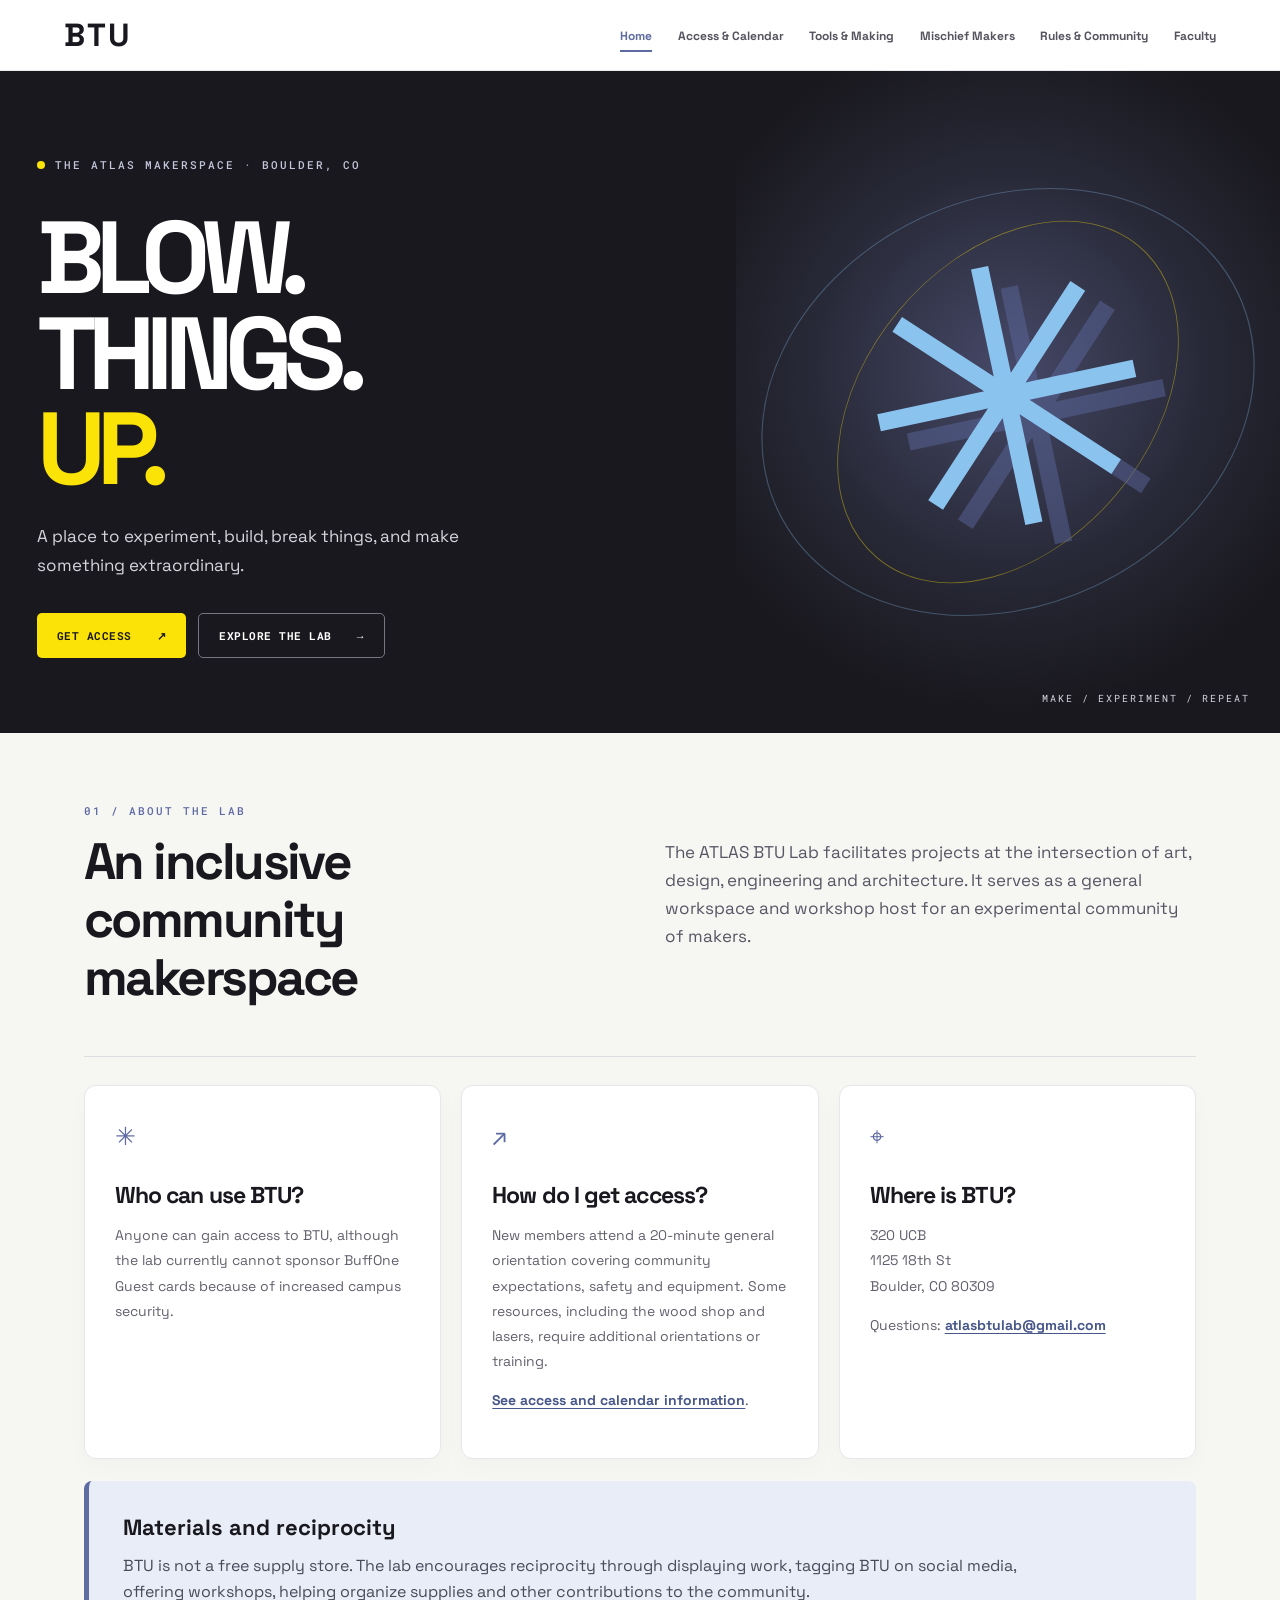
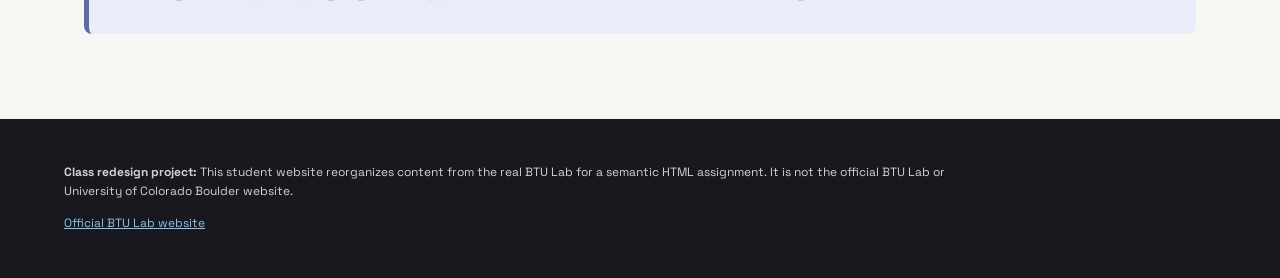
==== index.html @ eede28a7 "Added index.css and updated index.html" ====
<!doctype html>
<html lang="en">
<head>
    <meta charset="utf-8"><meta name="viewport" content="width=device-width, initial-scale=1"><meta name="description" content="Student redesign of the ATLAS BTU Lab website">
    <title>Home | BTU Lab Redesign</title>
    <link rel="preconnect" href="https://fonts.googleapis.com">
    <link rel="preconnect" href="https://fonts.gstatic.com" crossorigin>
    <link href="https://fonts.googleapis.com/css2?family=Space+Grotesk:wght@400;500;600;700&family=Roboto+Mono:wght@400;500&display=swap" rel="stylesheet">
    <link rel="stylesheet" href="index.css">
</head>

<body>
    <header>
        <p class="brand">BTU</p>
        <nav aria-label="Primary navigation">
            <ul>
                <li><a href="index.html" aria-current="page">Home</a></li>
                <li><a href="access.html">Access & Calendar</a></li>
                <li><a href="making.html">Tools & Making</a></li>
                <li><a href="people.html">Mischief Makers</a></li>
                <li><a href="community.html">Rules & Community</a></li>
                <li><a href="faculty.html">Faculty</a></li>
            
            </ul>
        </nav>
    </header>

<main>
    <div class="hero">
      <div class="hero-content">
        <p class="eyebrow"><span class="status-dot"></span> THE ATLAS MAKERSPACE · BOULDER, CO</p>
    <h1>BLOW.<br>THINGS.<br><em>UP.</em></h1>
        <p class="hero-description">A place to experiment, build, break things, and make something extraordinary.</p>
        <div class="hero-actions"><a class="btn btn-primary" href="access.html">GET ACCESS <span aria-hidden="true">↗</span></a><a class="btn btn-outline" href="making.html">EXPLORE THE LAB <span aria-hidden="true">→</span></a></div>
      </div>
      <div class="hero-art" aria-hidden="true"><div class="orbit orbit-one"></div><div class="orbit orbit-two"></div><div class="art-star">✳</div><span class="art-label">MAKE / EXPERIMENT / REPEAT</span></div>
    </div>
    <div class="content-wrap"><p class="section-kicker">01 / ABOUT THE LAB</p>

    <section class="intro-section" aria-labelledby="intro">
        <h2 id="intro">An inclusive community makerspace</h2>
        <p>The ATLAS BTU Lab facilitates projects at the intersection of 
        art, design, engineering and architecture. It serves as a general
        workspace and workshop host for an experimental community of makers.
        </p>
    </section>

    <div class="info-grid">
    <section class="info-card" aria-labelledby="who">
        <h2 id="who">Who can use BTU?</h2>
        <p>Anyone can gain 
        access to BTU, although the lab currently cannot sponsor BuffOne Guest cards 
        because of increased campus security.
        </p>
    </section>

    <section class="info-card" aria-labelledby="how">
        <h2 id="how">How do I get access?</h2>
        <p>
            New members attend a 20-minute general orientation covering community expectations, 
            safety and equipment. Some resources, including the wood shop and lasers, require additional 
            orientations or training.</p>
        <p>
            <a href="access.html">See access and calendar information</a>.
        </p>
    </section>

    <section class="info-card" aria-labelledby="where">
        <h2 id="where">Where is BTU?</h2>
        <address>320 UCB<br>1125 18th St<br>Boulder, CO 80309</address>
        <p>Questions: <a href="mailto:atlasbtulab@gmail.com">atlasbtulab@gmail.com</a>
        </p>
    </section>

    </div>
    <aside class="materials-card" aria-labelledby="materials">
        <h2 id="materials">Materials and reciprocity</h2>
        <p>BTU is not a free supply store. The lab encourages reciprocity through displaying 
        work, tagging BTU on social media, offering workshops, helping organize supplies 
        and other contributions to the community.
        </p>
    </aside>
</div>
</main>

    <footer>
        <p><strong>Class redesign project:</strong> This student website reorganizes 
        content from the real BTU Lab for a semantic HTML assignment. It is not the 
        official BTU Lab or University of Colorado Boulder website.
        </p>
        <p><a href="https://sites.google.com/view/btu-lab/home">Official BTU Lab website</a></p>
    </footer>
</body>
</html>
---- index.css ----
:root {
    --color-primary: #19181e;
    --color-secondary: #5e6aa2;
    --color-accent: #8bc3ef;
    --color-neutral: #635c63;
    --color-highlight: #fce307;
    --bg: #f6f6f3;
    --ink: #19181e;
    --muted: #666674;
    --font-primary: 'Space Grotesk',sans-serif;
    --font-secondary: 'Roboto Mono',monospace;
    --radius-md: 12px;
    --spacing-md: 1rem;
    --spacing-xl: 2rem;
}

* {
    box-sizing: border-box;
}

html {
    scroll-behavior: smooth;
}

body {
    margin: 0;
    background:var(--bg);
    color:var(--ink);
    font-family:var(--font-primary);
    line-height: 1.65;
}

a {
    color: inherit;
}

a:focus-visible {
    outline: 3px solid var(--color-secondary);
    outline-offset: 4px;
}

header {
    background: #fff;
    display: flex;
    justify-content: space-between;
    align-items: center;
    gap: 2rem;
    padding: 16px max(5%,calc((100vw - 1240px)/2));
    border-bottom: 1px solid #e9e9e9;
}

.brand {
    margin: 0;
    color:var(--color-primary);
    font-family:var(--font-primary);
    font-size: 2rem;
    font-weight: 700;
    letter-spacing: 2px;
    line-height: 1.2;
    white-space: nowrap;
}

nav ul {
    list-style: none;
    display: flex;
    gap:clamp(12px,2vw,27px);
    flex-wrap: wrap;
    padding: 0;
    margin: 0;
}

nav a {
    text-decoration: none;
    font-size: 12px;
    font-weight: 700;
    color: #55535e;
    transition:color .2s;
}

nav a:hover,nav a[aria-current] {
    color:var(--color-secondary);
}

nav a[aria-current] {
    border-bottom: 2px solid var(--color-secondary);
    padding-bottom: 6px;
}

.hero {
    background:var(--color-primary);
    color: #fff;
    min-height: 590px;
    display: grid;
    grid-template-columns: 1.15fr .85fr;
    overflow: hidden;
}

.hero-content {
    padding: 75px max(35px,calc((100vw - 1240px)/2)) 75px max(5%,calc((100vw - 1240px)/2));
    position: relative;
    z-index: 1;
}

.eyebrow,.section-kicker {
    font: 11px var(--font-secondary);
    letter-spacing: 2px;
    font-weight: 500;
}

.eyebrow {
    color: #c3c6db;
    display: flex;
    align-items: center;
    gap: 10px;
}

.status-dot {
    width: 8px;
    height: 8px;
    background:var(--color-highlight);
    border-radius: 50%;
    display: inline-block;
}

.hero h1 {
    font-size:clamp(70px,8vw,130px);
    letter-spacing: -.085em;
    line-height: .93;
    margin: 38px 0 26px;
    font-weight: 700;
}

.hero h1 em {
    font-style: normal;
    color:var(--color-highlight);
}

.hero-description {
    max-width: 470px;
    color: #d5d4dc;
    font-size: 17px;
    line-height: 1.7;
}

.hero-actions {
    display: flex;
    flex-wrap: wrap;
    gap: 12px;
    margin-top: 33px;
}

.btn {
    display: inline-flex;
    gap: 25px;
    align-items: center;
    justify-content: space-between;
    padding: 14px 20px;
    border-radius: 5px;
    font: 700 11px var(--font-secondary);
    letter-spacing: .5px;
    text-decoration: none;
    transition:transform .2s,background .2s;
}

.btn:hover {
    transform: translateY(-3px);
}

.btn-primary {
    background:var(--color-highlight);
    color:var(--ink);
}

.btn-outline {
    border: 1px solid #777581;
    color: white;
}

.btn-outline:hover {
    background: #34323d;
}

.hero-art {
    position: relative;
    min-height: 480px;
    background:radial-gradient(circle at 50% 45%,#464968 0%,#292a39 42%,#19181e 75%);
    display: grid;
    place-items: center;
    overflow: hidden;
}

.orbit {
    position: absolute;
    border: 1px solid rgba(139,195,239,.3);
    border-radius: 50%;
    width: 75%;
    aspect-ratio: 1;
    transform:rotate(-25deg) scaleX(1.25);
}

.orbit-two {
    transform:rotate(40deg) scaleX(.7);
    border-color:rgba(252,227,7,.4);
}

.art-star {
    font-size:clamp(200px,28vw,460px);
    line-height: 1;
    color:var(--color-accent);
    text-shadow: 25px 25px 0 rgba(94,106,162,.45);
    transform:rotate(-12deg);
}

.art-label {
    position: absolute;
    bottom: 28px;
    right: 30px;
    color: #d4d4df;
    font: 10px var(--font-secondary);
    letter-spacing: 2px;
}

.content-wrap {
    max-width: 1240px;
    margin: 0 auto;
    padding: 70px 5% 85px;
}

.section-kicker {
    color:var(--color-secondary);
    margin: 0 0 15px;
}

.intro-section {
    display: grid;
    grid-template-columns: 1fr 1fr;
    align-items: start;
    gap: 50px;
    border-bottom: 1px solid #dedee2;
    padding-bottom: 50px;
}

.intro-section h2 {
    font-size:clamp(32px,4vw,55px);
    letter-spacing: -.05em;
    line-height: 1.13;
    margin: 0;
}

.intro-section p {
    font-size: 17px;
    color: #575664;
    margin: 5px 0;
}

.info-grid {
    display: grid;
    grid-template-columns:repeat(3,1fr);
    gap: 20px;
    margin-top: 28px;
}

.info-card {
    background: #fff;
    border: 1px solid #e7e7eb;
    border-radius:var(--radius-md);
    padding: 30px;
    box-shadow: 0 8px 25px rgba(20,20,30,.025);
    transition:transform .2s,box-shadow .2s;
}

.info-card:hover {
    transform: translateY(-4px);
    box-shadow: 0 12px 30px rgba(20,20,30,.08);
}

.info-card:before {
    content: '✳';
    color:var(--color-secondary);
    font-size: 25px;
    display: block;
    margin-bottom: 24px;
}

.info-card:nth-child(2):before {
    content: '↗';
}

.info-card:nth-child(3):before {
    content: '⌖';
}

.info-card h2 {
    font-size: 23px;
    letter-spacing: -.04em;
    line-height: 1.2;
    margin: 0 0 14px;
}

.info-card p,.info-card address {
    color: #62616d;
    font-size: 14px;
    line-height: 1.8;
    font-style: normal;
}

.info-card a {
    color: #485789;
    font-weight: 700;
    text-underline-offset: 3px;
}

.materials-card {
    margin-top: 22px;
    padding: 28px 34px;
    background: #e8edf7;
    border-left: 5px solid var(--color-secondary);
    border-radius: 8px;
}

.materials-card h2 {
    font-size: 22px;
    margin: 0 0 8px;
}

.materials-card p {
    color: #494b5a;
    max-width: 950px;
    margin: 0;
}

footer {
    background:var(--color-primary);
    color: #d3d2d8;
    padding: 32px max(5%,calc((100vw - 1240px)/2));
    font-size: 12px;
}

footer p {
    max-width: 900px;
}

footer a {
    color:var(--color-accent);
}

@media(max-width:900px) {
    header {
        flex-direction: column;
        align-items: flex-start;
    }
    .hero {
        grid-template-columns: 1fr;
    }
    .hero-content {
        padding: 65px 6%;
    }
    .hero-art {
        min-height: 280px;
    }
    .art-star {
        font-size: 240px;
    }
    .intro-section {
        grid-template-columns: 1fr;
        gap: 14px;
    }
    .info-grid {
        grid-template-columns: 1fr 1fr;
    }
}

@media(max-width:600px) {
    header {
        padding: 20px 5%;
    }
    nav ul {
        gap: 10px 18px;
    }
    .hero-content {
        padding: 55px 6%;
    }
    .hero h1 {
        font-size:clamp(60px,15vw,90px);
    }
    .hero-art {
        min-height: 210px;
    }
    .art-star {
        font-size: 180px;
    }
    .content-wrap {
        padding: 45px 5%;
    }
    .info-grid {
        grid-template-columns: 1fr;
    }
    .info-card {
        padding: 25px;
    }
    .materials-card {
        padding: 23px;
    }
}

@media(prefers-reduced-motion:reduce) {
    *,*:before,*:after {
        scroll-behavior: auto!important;
        transition: none!important;
    }
}
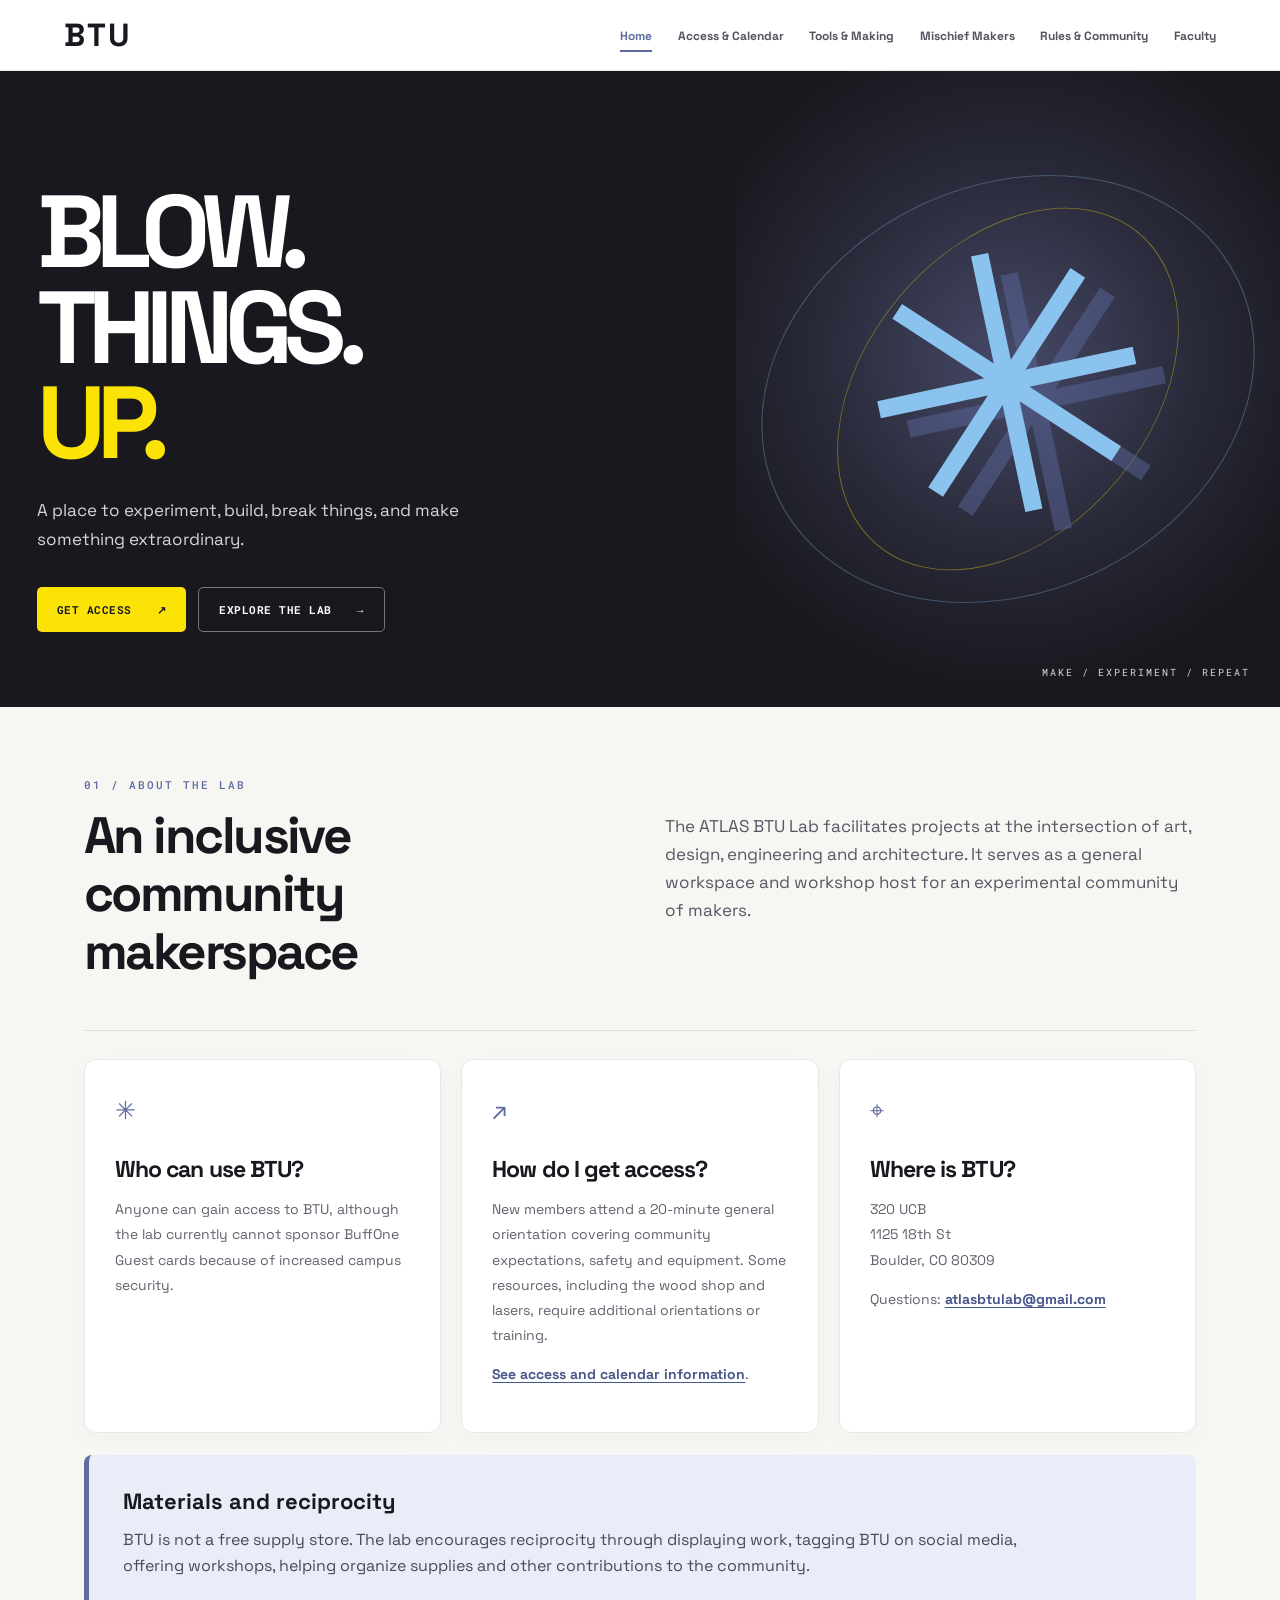
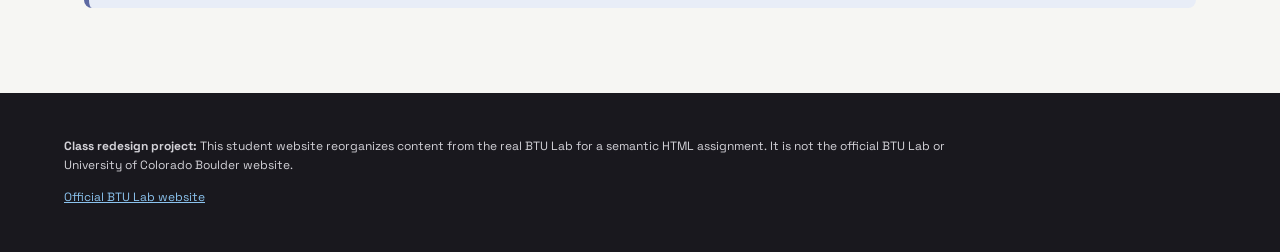
==== commit fd1c93a4: "Removed small header" ====
--- a/index.html
+++ b/index.html
@@ -28,7 +28,6 @@
 <main>
     <div class="hero">
       <div class="hero-content">
-        <p class="eyebrow"><span class="status-dot"></span> THE ATLAS MAKERSPACE · BOULDER, CO</p>
     <h1>BLOW.<br>THINGS.<br><em>UP.</em></h1>
         <p class="hero-description">A place to experiment, build, break things, and make something extraordinary.</p>
         <div class="hero-actions"><a class="btn btn-primary" href="access.html">GET ACCESS <span aria-hidden="true">↗</span></a><a class="btn btn-outline" href="making.html">EXPLORE THE LAB <span aria-hidden="true">→</span></a></div>
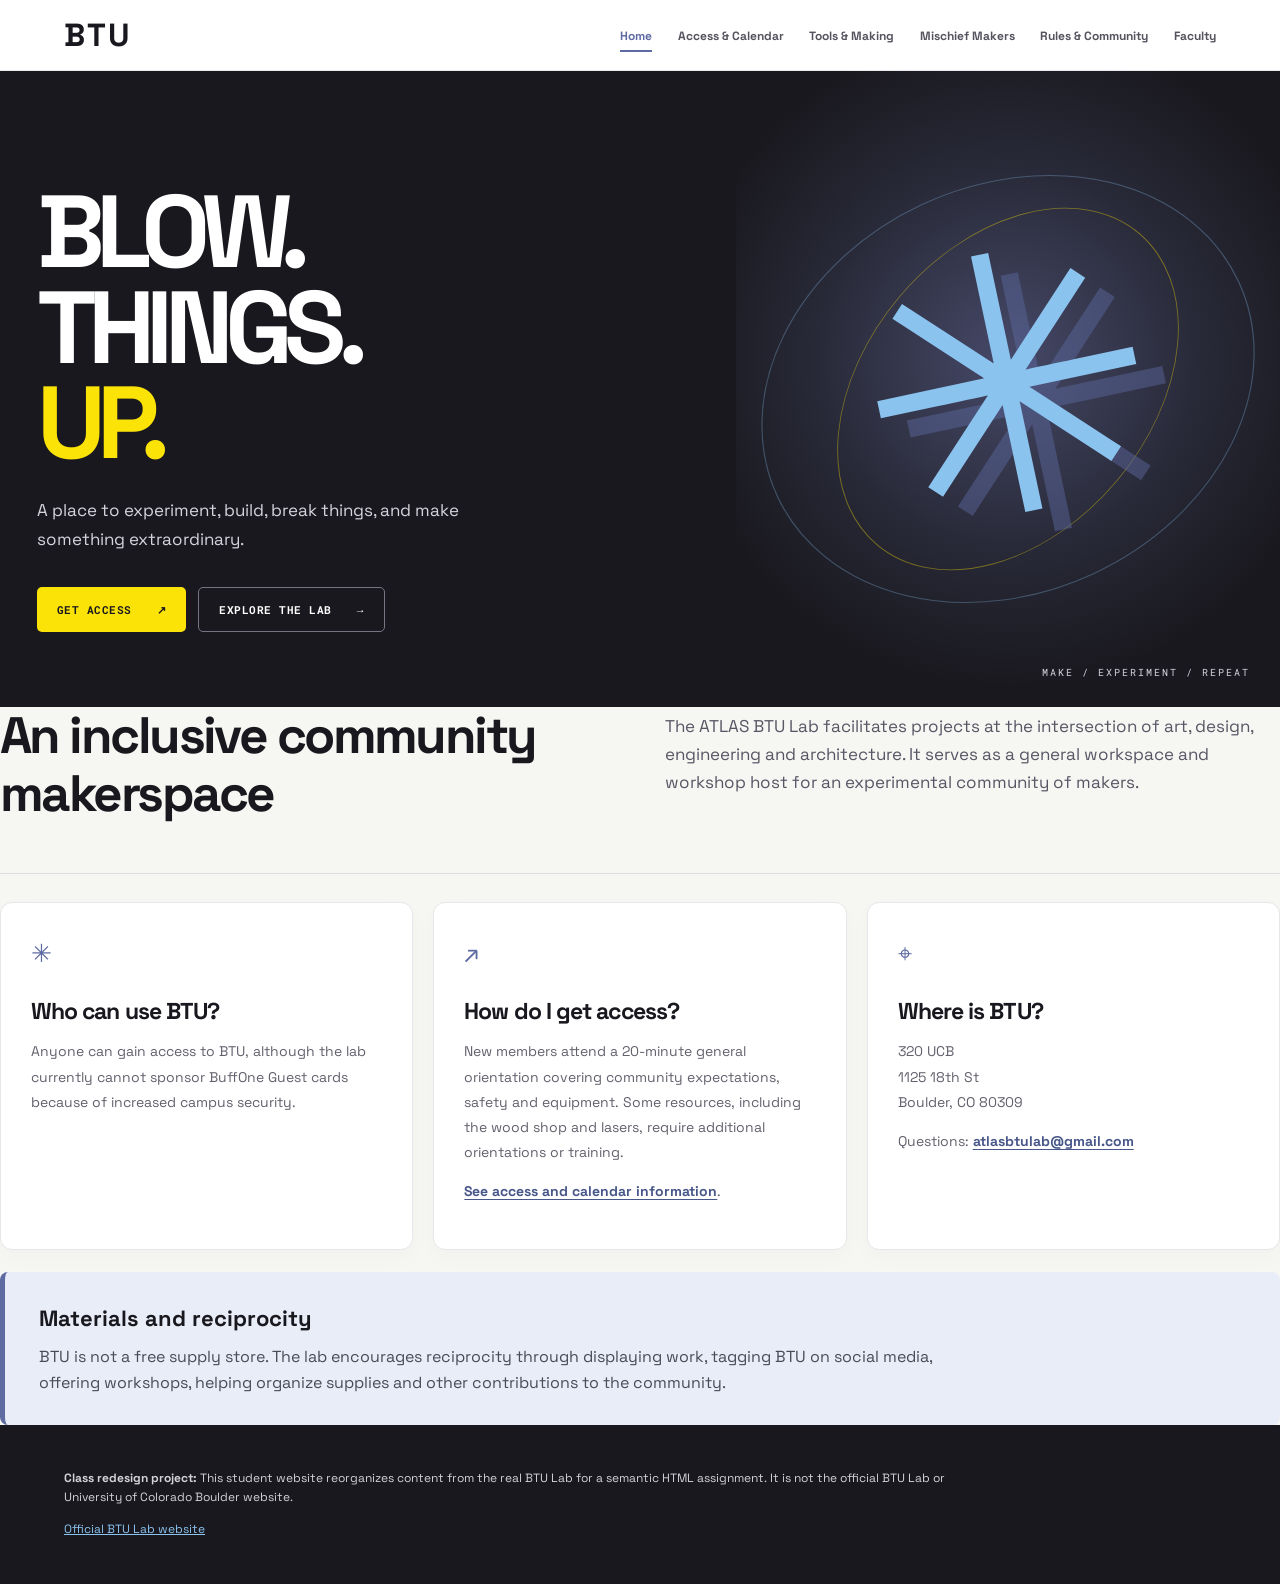
==== commit 7bc2926e: "Removed small header from body" ====
--- a/index.html
+++ b/index.html
@@ -34,7 +34,6 @@
       </div>
       <div class="hero-art" aria-hidden="true"><div class="orbit orbit-one"></div><div class="orbit orbit-two"></div><div class="art-star">✳</div><span class="art-label">MAKE / EXPERIMENT / REPEAT</span></div>
     </div>
-    <div class="content-wrap"><p class="section-kicker">01 / ABOUT THE LAB</p>
 
     <section class="intro-section" aria-labelledby="intro">
         <h2 id="intro">An inclusive community makerspace</h2>
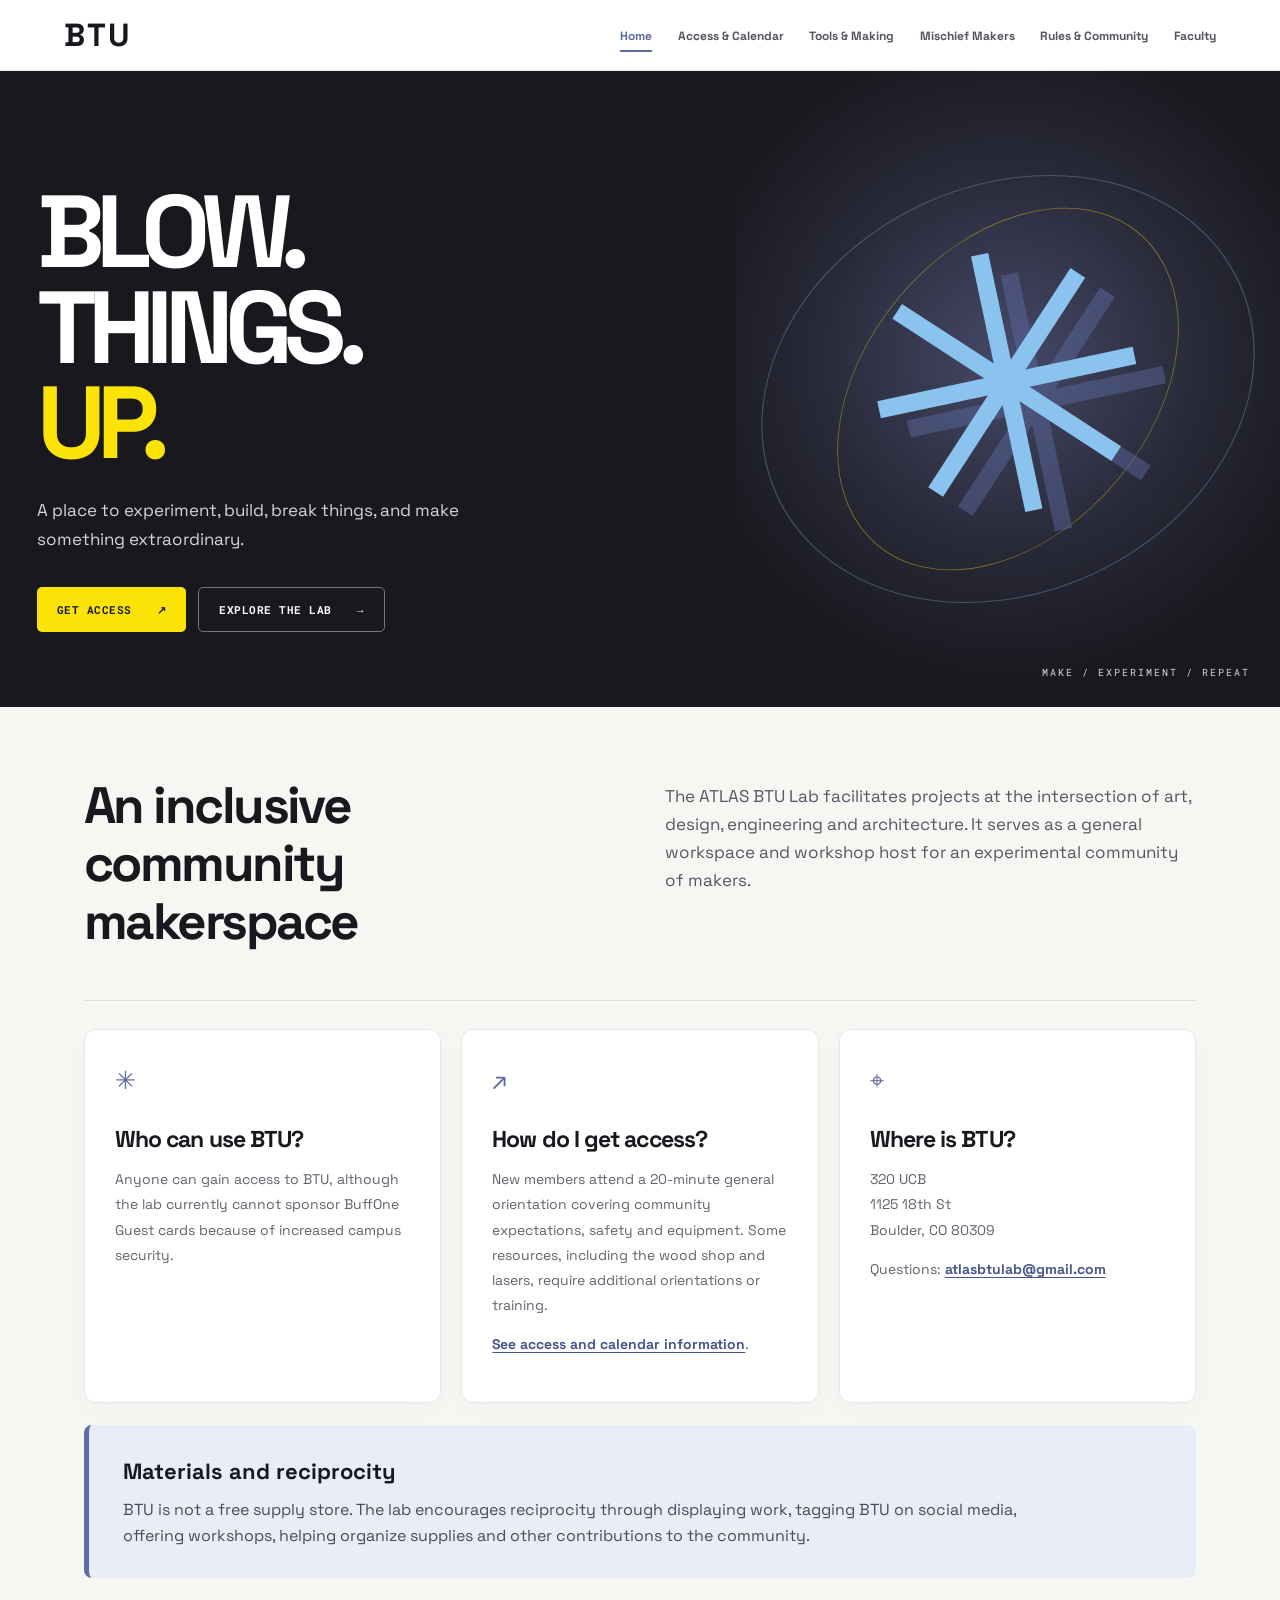
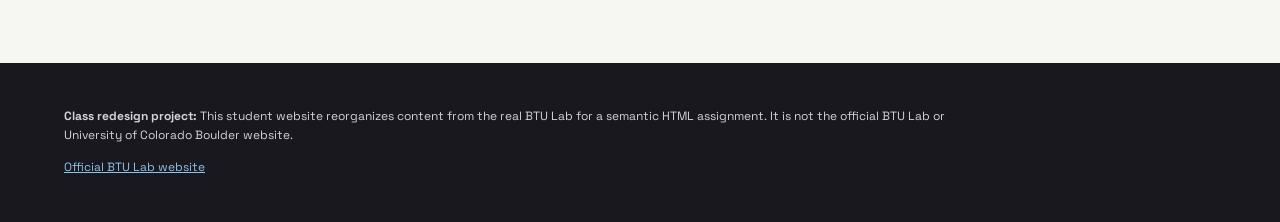
==== commit 94da6d21: "Fixed weird bug" ====
--- a/index.html
+++ b/index.html
@@ -34,6 +34,7 @@
       </div>
       <div class="hero-art" aria-hidden="true"><div class="orbit orbit-one"></div><div class="orbit orbit-two"></div><div class="art-star">✳</div><span class="art-label">MAKE / EXPERIMENT / REPEAT</span></div>
     </div>
+    <div class="content-wrap">
 
     <section class="intro-section" aria-labelledby="intro">
         <h2 id="intro">An inclusive community makerspace</h2>
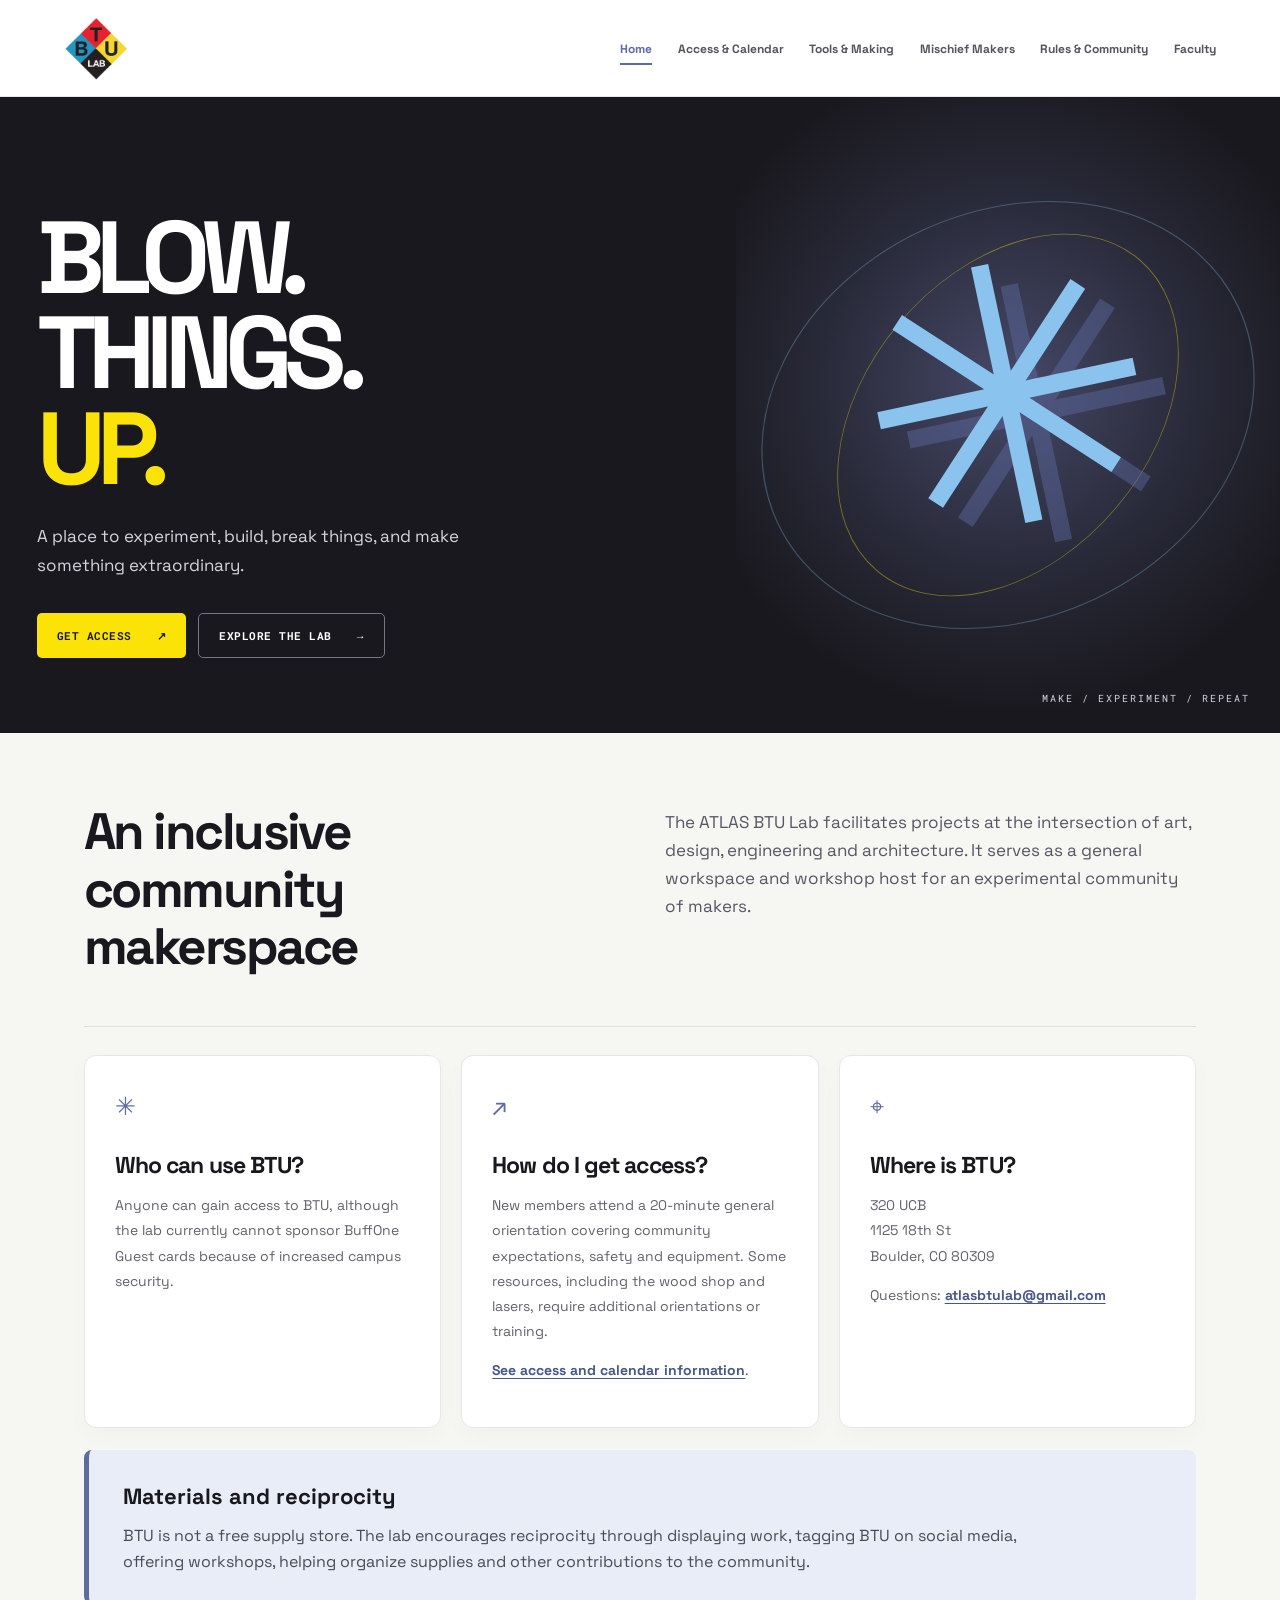
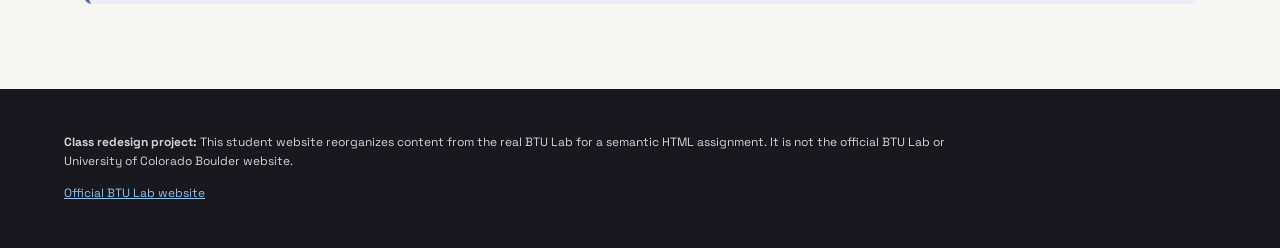
==== commit 9a81b5cf: "added logo and clickable logo button" ====
--- a/index.html
+++ b/index.html
@@ -11,7 +11,9 @@
 
 <body>
     <header>
-        <p class="brand">BTU</p>
+       <a class="brand" href="index.html">
+    <img src="images/btu-logo.jpg" alt="BTU Lab home">
+</a>
         <nav aria-label="Primary navigation">
             <ul>
                 <li><a href="index.html" aria-current="page">Home</a></li>
--- a/index.css
+++ b/index.css
@@ -409,3 +409,27 @@
         transition: none!important;
     }
 }
+.brand img {
+    display: block;
+    width: 65px;
+    height: auto;
+}
+
+.hero-art {
+    padding: 40px 24px 70px;
+}
+
+.hero-logo {
+    display: block;
+    position: relative;
+    z-index: 1;
+    width: 70%;
+    max-width: 320px;
+}
+
+.hero-logo img {
+    display: block;
+    width: 100%;
+    height: auto;
+    border-radius: 12px;
+}
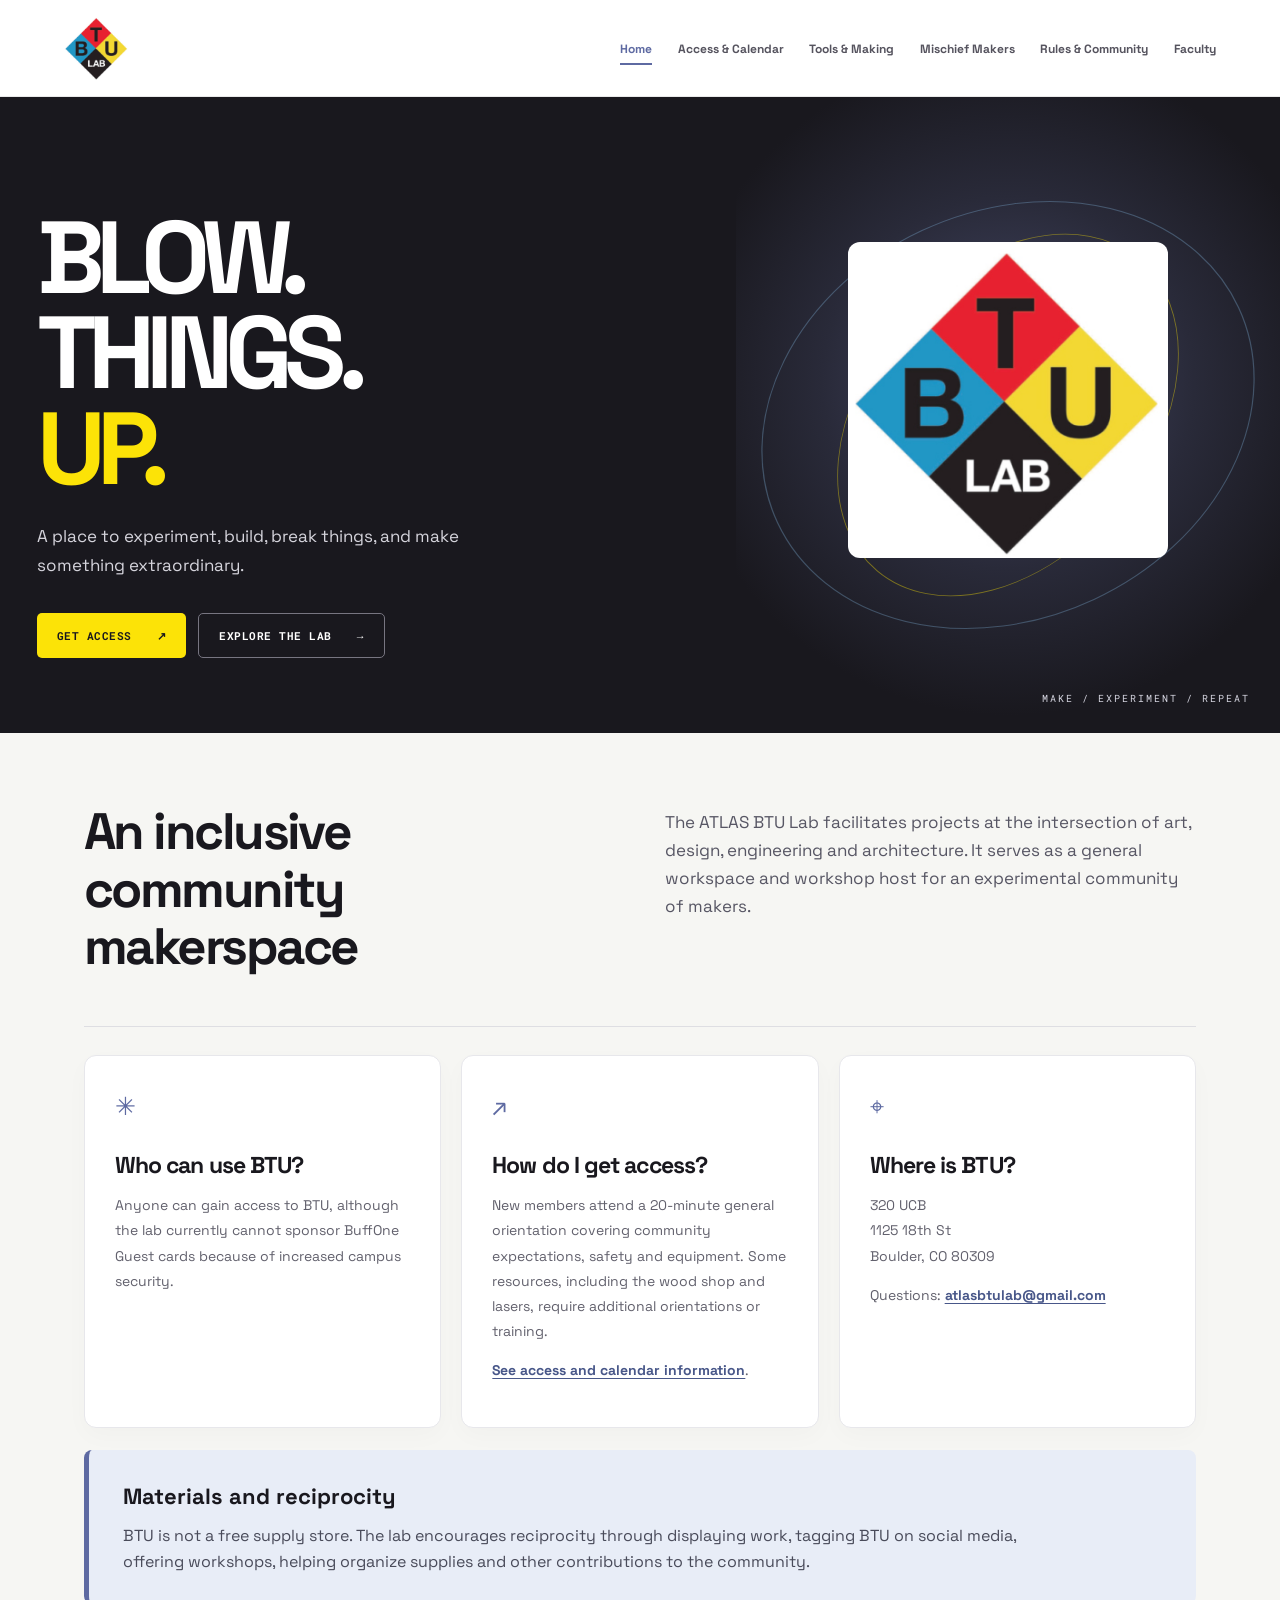
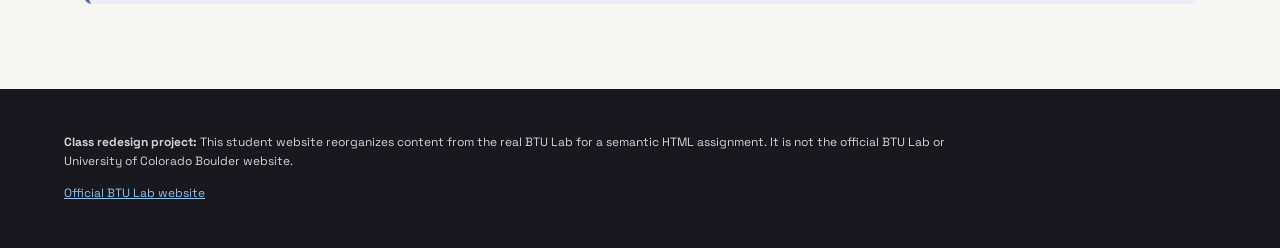
==== commit b47cb98d: "updated main logo" ====
--- a/index.html
+++ b/index.html
@@ -34,7 +34,16 @@
         <p class="hero-description">A place to experiment, build, break things, and make something extraordinary.</p>
         <div class="hero-actions"><a class="btn btn-primary" href="access.html">GET ACCESS <span aria-hidden="true">↗</span></a><a class="btn btn-outline" href="making.html">EXPLORE THE LAB <span aria-hidden="true">→</span></a></div>
       </div>
-      <div class="hero-art" aria-hidden="true"><div class="orbit orbit-one"></div><div class="orbit orbit-two"></div><div class="art-star">✳</div><span class="art-label">MAKE / EXPERIMENT / REPEAT</span></div>
+      <div <div class="hero-art">
+    <div class="orbit orbit-one" aria-hidden="true"></div>
+    <div class="orbit orbit-two" aria-hidden="true"></div>
+
+    <a class="hero-logo" href="index.html">
+        <img src="images/btu-logo.jpg" alt="BTU Lab home">
+    </a>
+
+    <span class="art-label">MAKE / EXPERIMENT / REPEAT</span>
+</div>
     </div>
     <div class="content-wrap">
 
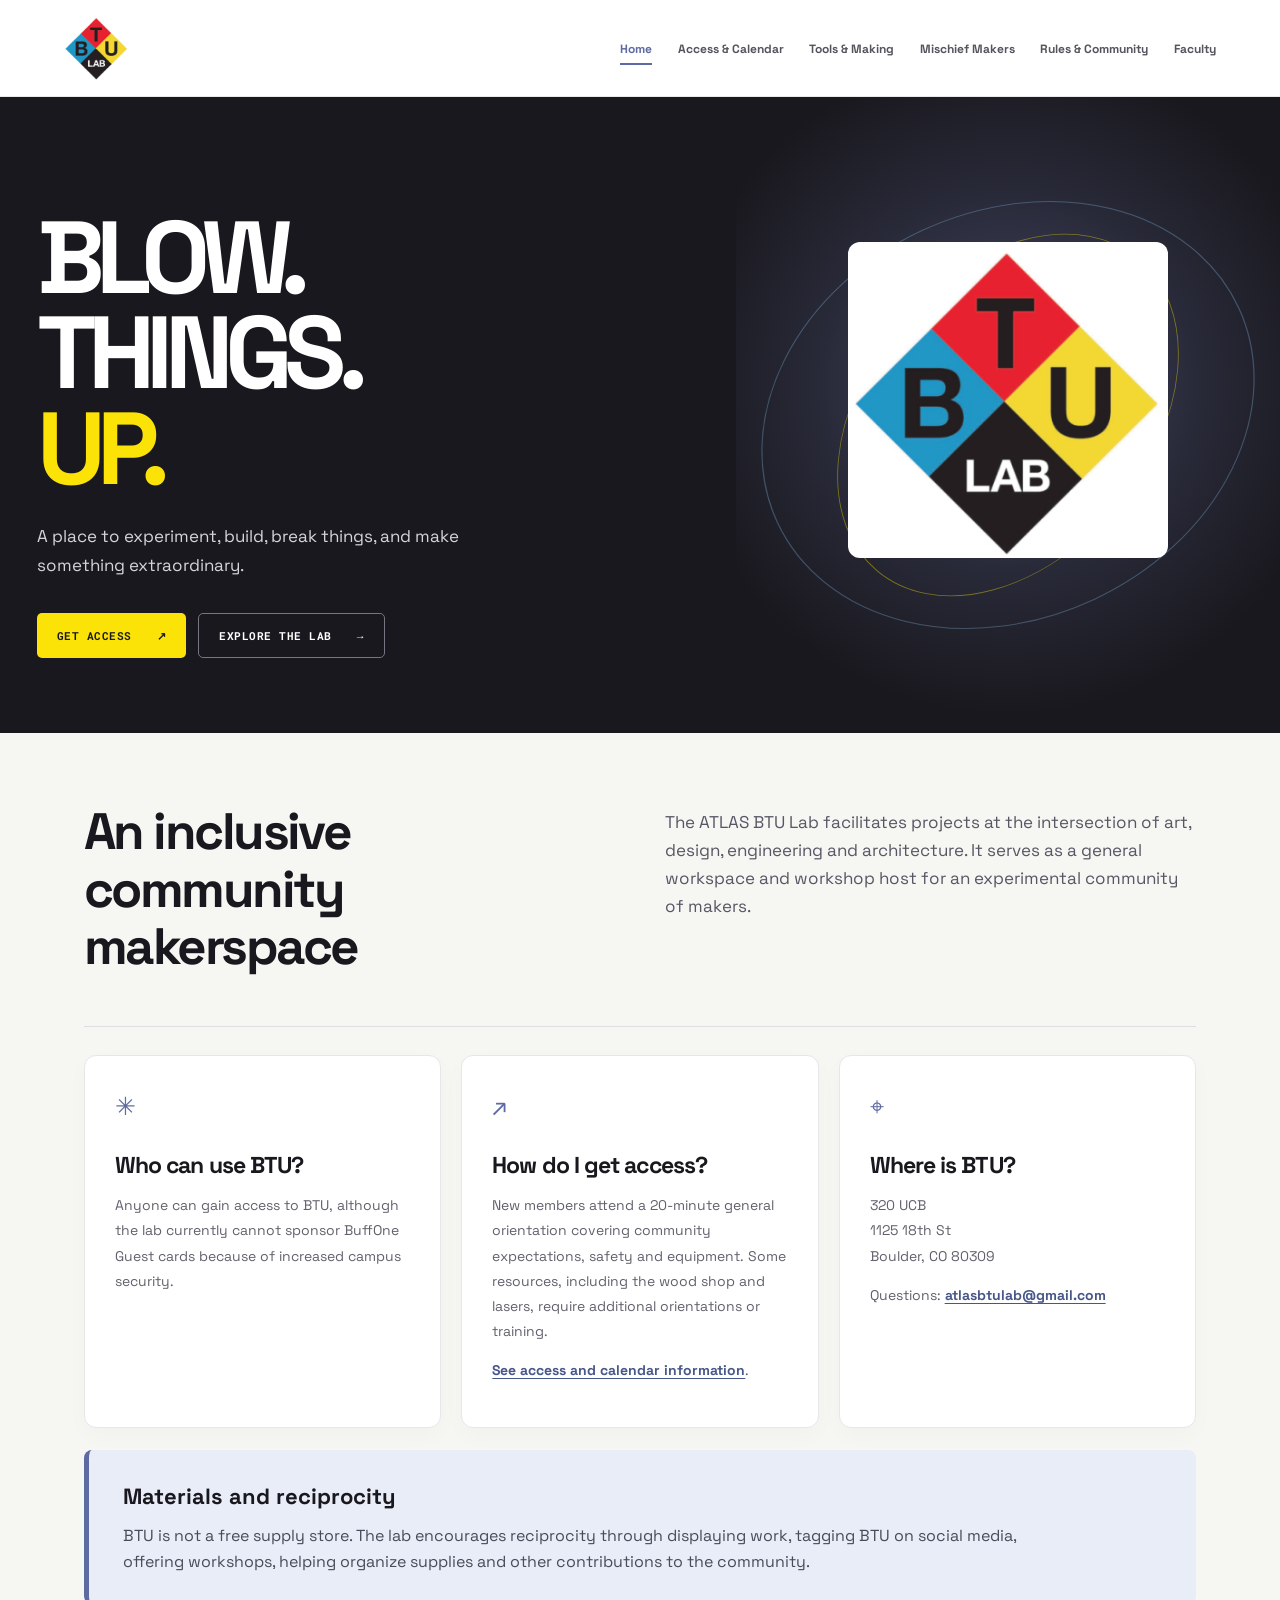
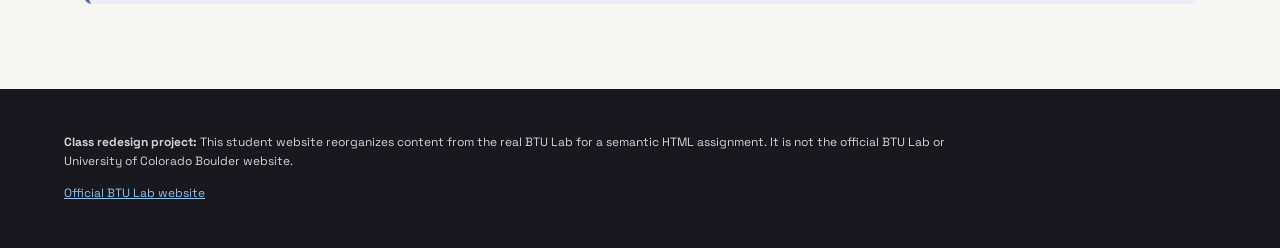
==== commit fb83b07c: "Completed" ====
--- a/index.html
+++ b/index.html
@@ -42,7 +42,6 @@
         <img src="images/btu-logo.jpg" alt="BTU Lab home">
     </a>
 
-    <span class="art-label">MAKE / EXPERIMENT / REPEAT</span>
 </div>
     </div>
     <div class="content-wrap">
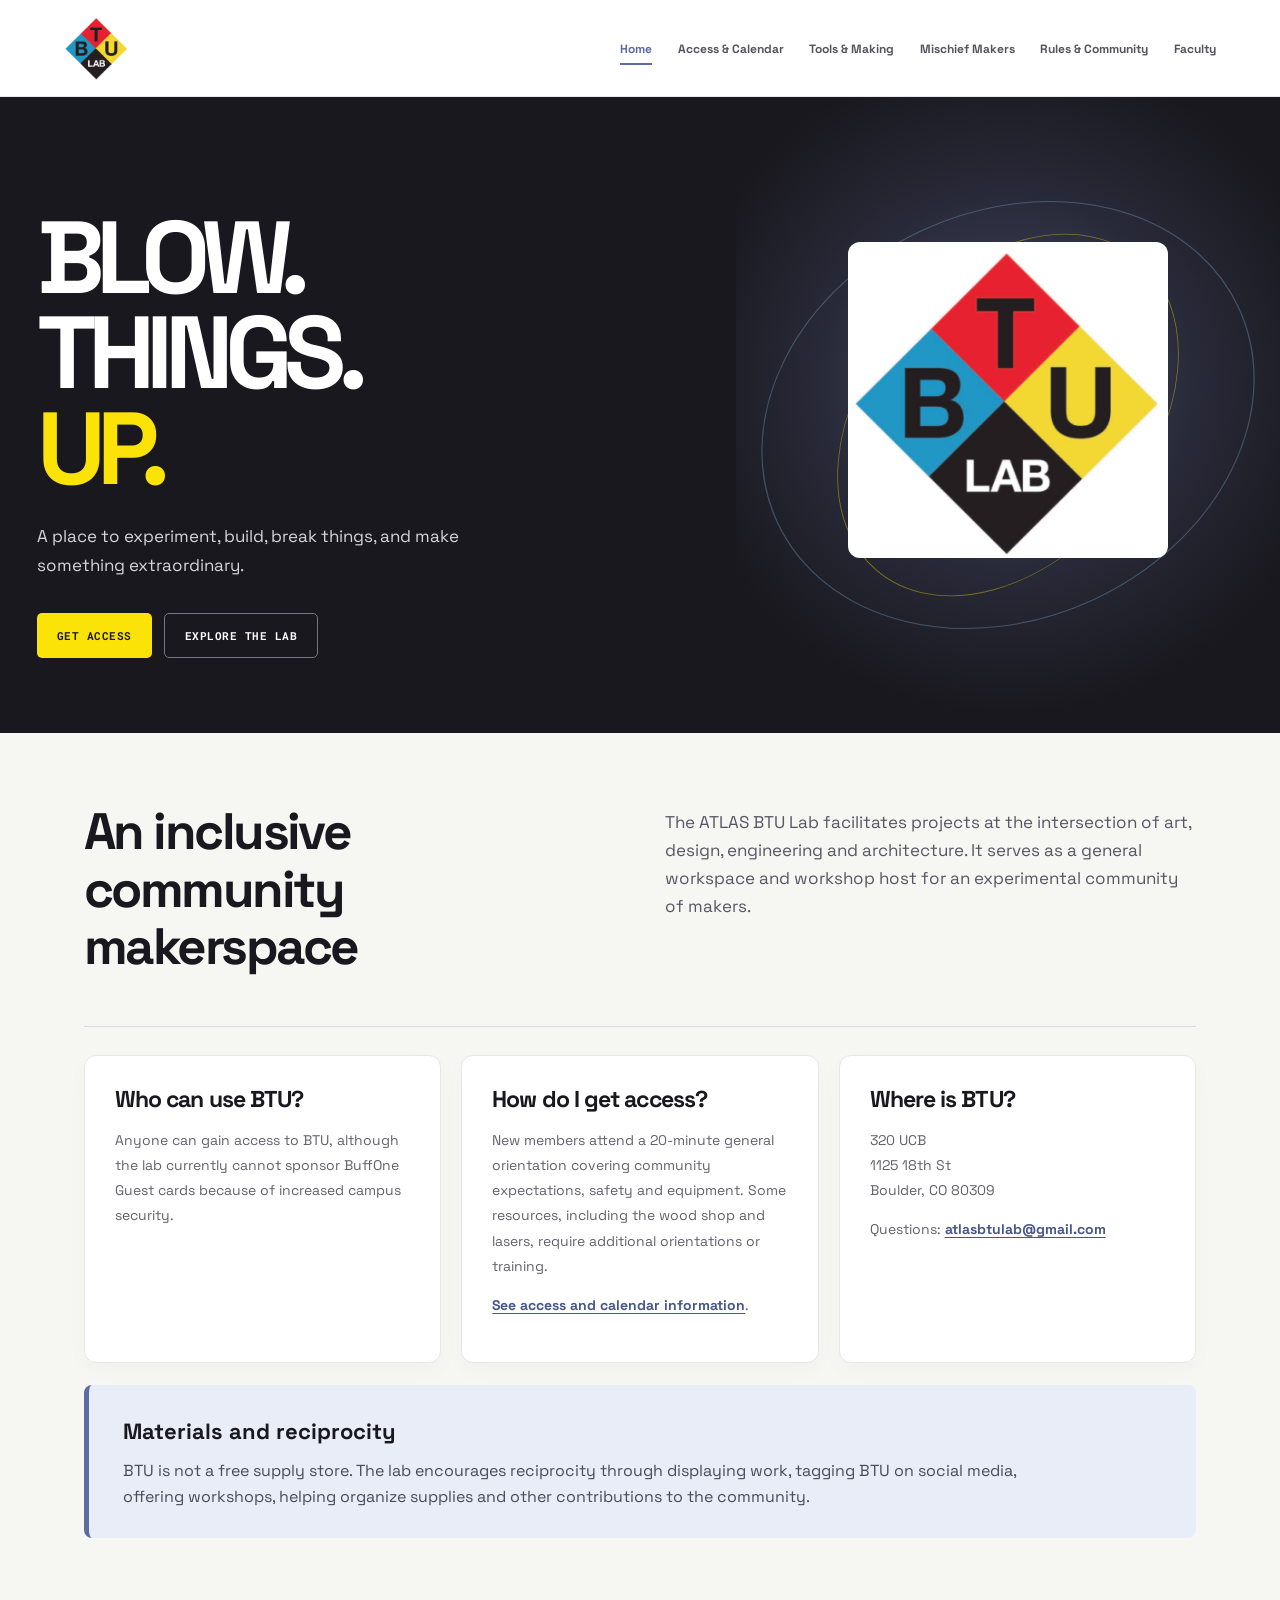
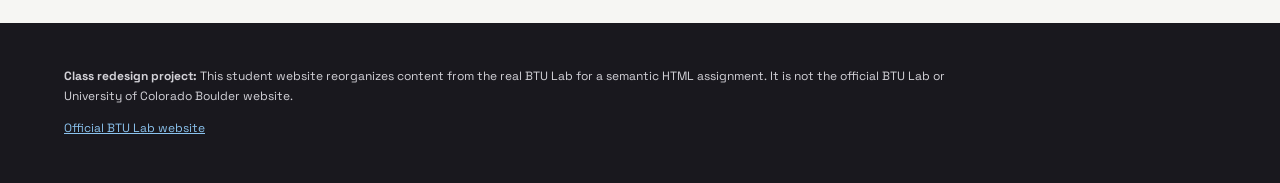
==== commit 951d4dbe: "Fixed randoms syntax" ====
--- a/index.html
+++ b/index.html
@@ -32,9 +32,9 @@
       <div class="hero-content">
     <h1>BLOW.<br>THINGS.<br><em>UP.</em></h1>
         <p class="hero-description">A place to experiment, build, break things, and make something extraordinary.</p>
-        <div class="hero-actions"><a class="btn btn-primary" href="access.html">GET ACCESS <span aria-hidden="true">↗</span></a><a class="btn btn-outline" href="making.html">EXPLORE THE LAB <span aria-hidden="true">→</span></a></div>
+        <div class="hero-actions"><a class="btn btn-primary" href="access.html">GET ACCESS</a><a class="btn btn-outline" href="making.html">EXPLORE THE LAB</a></div>
       </div>
-      <div <div class="hero-art">
+      <div class="hero-art">
     <div class="orbit orbit-one" aria-hidden="true"></div>
     <div class="orbit orbit-two" aria-hidden="true"></div>
 
--- a/index.css
+++ b/index.css
@@ -275,19 +275,10 @@
 }
 
 .info-card:before {
-    content: '✳';
     color:var(--color-secondary);
     font-size: 25px;
     display: block;
     margin-bottom: 24px;
-}
-
-.info-card:nth-child(2):before {
-    content: '↗';
-}
-
-.info-card:nth-child(3):before {
-    content: '⌖';
 }
 
 .info-card h2 {
